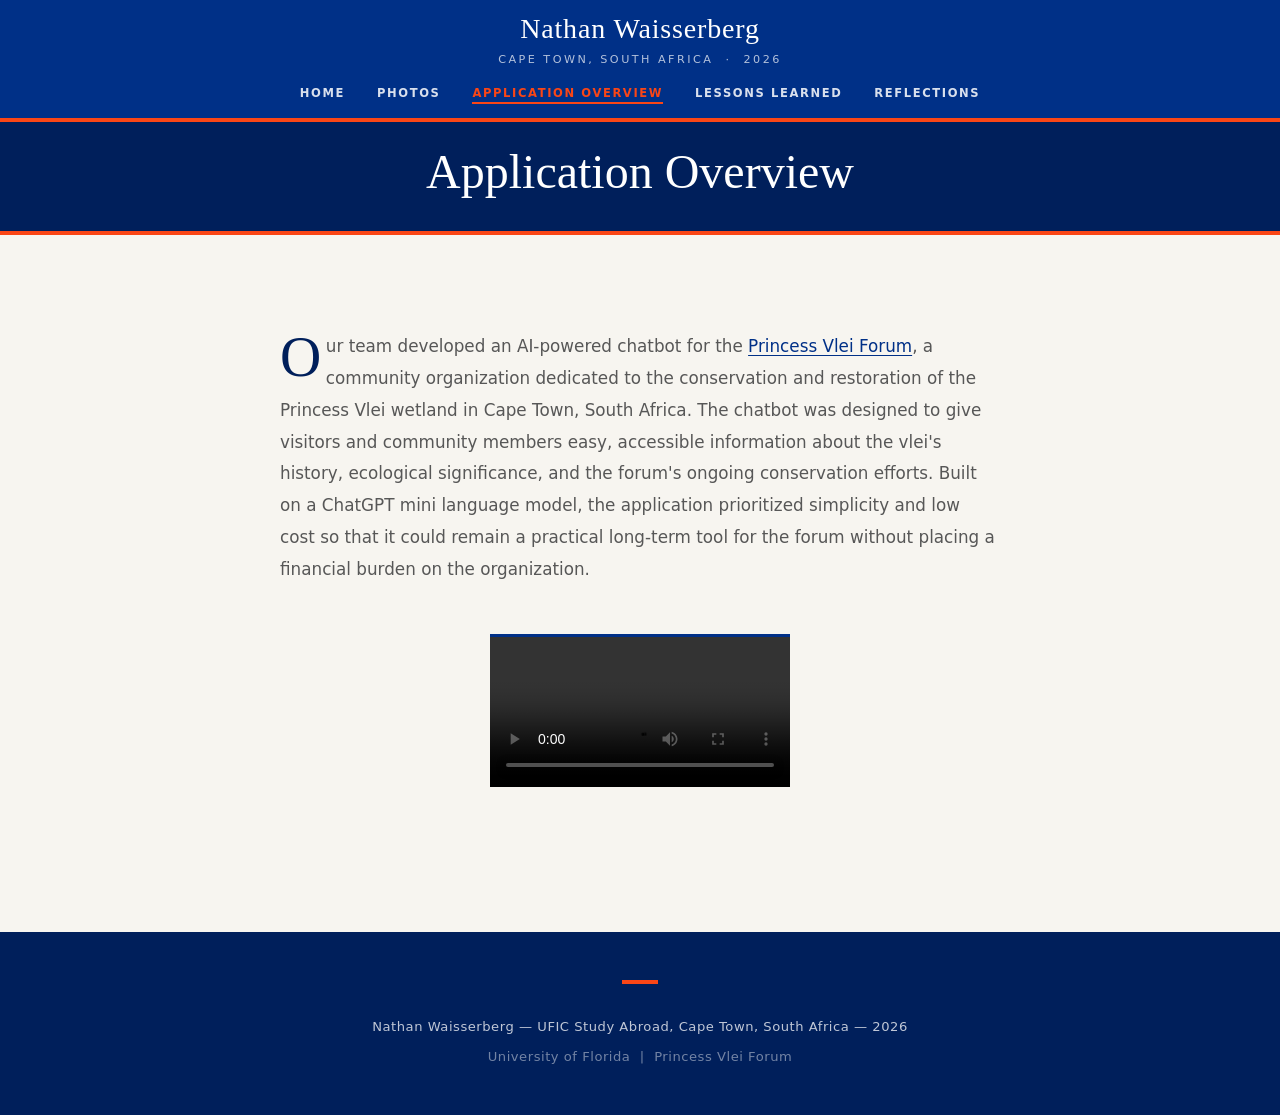
==== application-overview.html @ d0b36fbe "Add Application Overview page, nav updates, and visual polish - Add application-overview.html with P" ====
<!DOCTYPE html>
<html lang="en">
<head>
  <meta charset="UTF-8" />
  <meta name="viewport" content="width=device-width, initial-scale=1.0" />
  <meta name="description" content="Application Overview — Nathan Waisserberg, Cape Town 2026. The Princess Vlei Forum chatbot." />
  <title>Application Overview — Nathan Waisserberg</title>

  <link rel="stylesheet" href="css/main.css" />
  <link rel="stylesheet" href="css/article.css" />
</head>
<body class="page-article">

  <header class="site-header">
    <div class="header-inner">
      <a href="index.html" class="site-logo">Nathan Waisserberg</a>
      <p class="site-tagline">Cape Town, South Africa &nbsp;·&nbsp; 2026</p>
      <nav aria-label="Main navigation">
        <ul class="site-nav">
          <li><a href="index.html"                class="nav-link">Home</a></li>
          <li><a href="pictures.html"             class="nav-link">Photos</a></li>
          <li><a href="application-overview.html" class="nav-link">Application Overview</a></li>
          <li><a href="lessons-learned.html"      class="nav-link">Lessons Learned</a></li>
          <li><a href="reflections.html"          class="nav-link">Reflections</a></li>
        </ul>
      </nav>
    </div>
  </header>


  <main class="page-content">

    <header class="article-hero" aria-label="Page title">
      <div class="article-hero-inner">
        <h1 class="article-hero-title">Application Overview</h1>
      </div>
    </header>

    <div class="article-body-wrap">
      <article class="article-body">

        <p>
          Our team developed an AI-powered chatbot for the
          <a href="https://www.princessvlei.org/" target="_blank" rel="noopener noreferrer">Princess Vlei Forum</a>,
          a community organization dedicated to the conservation and restoration of the Princess Vlei
          wetland in Cape Town, South Africa. The chatbot was designed to give visitors and
          community members easy, accessible information about the vlei's history, ecological
          significance, and the forum's ongoing conservation efforts. Built on a ChatGPT mini
          language model, the application prioritized simplicity and low cost so that it could
          remain a practical long-term tool for the forum without placing a financial burden
          on the organization.
        </p>

        <div class="article-video-wrap">
          <video controls playsinline>
            <source src="Photos/Video Project.mp4" type="video/mp4" />
            Your browser does not support the video element.
          </video>
        </div>

      </article>
    </div>

  </main>


  <footer class="site-footer">
    <p>Nathan Waisserberg &mdash; UFIC Study Abroad, Cape Town, South Africa &mdash; 2026</p>
    <p>University of Florida &nbsp;|&nbsp; Princess Vlei Forum</p>
  </footer>

  <script src="js/main.js" defer></script>

</body>
</html>
---- css/main.css ----
/* ==========================================================================
   MAIN.CSS — Shared styles for every page.
   Design system: University of Florida colors.
   Covers: tokens, reset, header/nav, footer, utilities.
   ========================================================================== */


/* --------------------------------------------------------------------------
   1. DESIGN TOKENS
   Colors drawn from the University of Florida brand palette:
     Blue #003087 · Orange #FA4616
   -------------------------------------------------------------------------- */
:root {
  /* --- University of Florida Palette --- */
  --green:   #003087;   /* UF Blue   — header, primary buttons, borders      */
  --gold:    #FA4616;   /* UF Orange — active states, accents, underlines    */
  --red:     #d63b10;   /* deep orange — pull quotes, CTAs (slightly darker) */
  --blue:    #001f5b;   /* deep UF Blue — hero backgrounds, headings         */
  --black:   #1a1a1a;   /* soft black  — body text                          */
  --white:   #ffffff;

  /* --- Neutrals --- */
  --cream:   #f7f5f0;   /* warm off-white — page background                 */
  --light:   #e2dbd0;   /* warm border / divider color                      */
  --mid:     #575757;   /* secondary text                                   */
  --pale:    #f0ede7;   /* light section backgrounds                        */

  /* --- Typography --- */
  --font-serif: Georgia, 'Palatino Linotype', Palatino, serif;
  --font-sans:  'Segoe UI', system-ui, -apple-system, 'Helvetica Neue', sans-serif;

  /* --- Spacing scale (4 px base) --- */
  --sp-1:  0.25rem;   /*  4px */
  --sp-2:  0.5rem;    /*  8px */
  --sp-3:  0.75rem;   /* 12px */
  --sp-4:  1rem;      /* 16px */
  --sp-6:  1.5rem;    /* 24px */
  --sp-8:  2rem;      /* 32px */
  --sp-10: 2.5rem;    /* 40px */
  --sp-12: 3rem;      /* 48px */
  --sp-16: 4rem;      /* 64px */
  --sp-24: 6rem;      /* 96px */
  --sp-32: 8rem;      /* 128px */

  /* --- Layout --- */
  --max-width:     1200px;
  --header-height: 106px;   /* accounts for 3-row centered header */
  --border-radius: 4px;
}


/* --------------------------------------------------------------------------
   2. RESET & BASE
   -------------------------------------------------------------------------- */
*, *::before, *::after {
  box-sizing: border-box;
  margin: 0;
  padding: 0;
}

html {
  font-size: 16px;
  scroll-behavior: smooth;
  -webkit-text-size-adjust: 100%;
}

body {
  font-family: var(--font-sans);
  color: var(--black);
  background-color: var(--cream);
  line-height: 1.65;
  min-height: 100vh;
}

img { display: block; max-width: 100%; height: auto; }
a   { color: inherit; text-decoration: none; }
ul, ol { list-style: none; }

:focus-visible {
  outline: 2px solid var(--gold);
  outline-offset: 3px;
}


/* --------------------------------------------------------------------------
   3. SITE HEADER — centered, three-row layout
   Row 1: Name (large serif)
   Row 2: Subtitle (location / year)
   Row 3: Navigation links
   -------------------------------------------------------------------------- */
.site-header {
  position: fixed;
  top: 0;
  left: 0;
  right: 0;
  background-color: var(--green);
  border-bottom: 4px solid var(--gold);
  z-index: 200;
}

/* Center everything; stack into three rows */
.header-inner {
  max-width: var(--max-width);
  margin: 0 auto;
  padding: 14px var(--sp-8) 12px;
  display: flex;
  flex-direction: column;
  align-items: center;
  gap: 6px;
}

/* Row 1 — name */
.site-logo {
  font-family: var(--font-serif);
  font-size: 1.75rem;
  color: var(--white);
  letter-spacing: 0.03em;
  line-height: 1.1;
  text-align: center;
}

/* Row 2 — location + year subtitle */
.site-tagline {
  font-size: 0.7rem;
  color: rgba(255, 255, 255, 0.7);
  text-transform: uppercase;
  letter-spacing: 0.22em;
  text-align: center;
}

/* Row 3 — nav links */
.site-nav {
  display: flex;
  align-items: center;
  gap: var(--sp-8);
  margin-top: 4px;
}

.nav-link {
  color: rgba(255, 255, 255, 0.85);
  font-size: 0.72rem;
  font-weight: 600;
  text-transform: uppercase;
  letter-spacing: 0.14em;
  padding-bottom: 2px;
  border-bottom: 2px solid transparent;
  transition: color 0.18s, border-color 0.18s;
  white-space: nowrap;
}

.nav-link:hover {
  color: var(--gold);
}

/* Active page link — gold underline */
.nav-link.active {
  color: var(--gold);
  border-bottom-color: var(--gold);
}


/* --------------------------------------------------------------------------
   4. PAGE CONTENT WRAPPER
   Pushes all content below the fixed header.
   -------------------------------------------------------------------------- */
.page-content {
  padding-top: var(--header-height);
  min-height: 100vh;
}


/* --------------------------------------------------------------------------
   5. LAYOUT UTILITIES
   -------------------------------------------------------------------------- */
.container {
  max-width: var(--max-width);
  margin: 0 auto;
  padding-left: var(--sp-8);
  padding-right: var(--sp-8);
}

.divider {
  border: none;
  border-top: 1px solid var(--light);
  margin: var(--sp-16) 0;
}

/* Small colored label above a heading */
.eyebrow {
  display: block;
  font-size: 0.68rem;
  font-weight: 700;
  text-transform: uppercase;
  letter-spacing: 0.22em;
  color: var(--red);
  margin-bottom: var(--sp-3);
}


/* --------------------------------------------------------------------------
   6. SITE FOOTER
   -------------------------------------------------------------------------- */
.site-footer {
  background-color: var(--blue);
  color: rgba(255, 255, 255, 0.75);
  padding: var(--sp-12) var(--sp-8);
  text-align: center;
  font-size: 0.82rem;
  letter-spacing: 0.04em;
  margin-top: var(--sp-32);
}

/* Gold accent rule above footer */
.site-footer::before {
  content: '';
  display: block;
  width: 36px;
  height: 4px;
  background: var(--gold);
  margin: 0 auto var(--sp-8);
}

.site-footer p + p {
  margin-top: var(--sp-2);
  opacity: 0.6;
}


/* --------------------------------------------------------------------------
   7. RESPONSIVE
   -------------------------------------------------------------------------- */
@media (max-width: 860px) {
  :root { --header-height: 96px; }
  .site-nav { gap: var(--sp-6); }
  .site-logo { font-size: 1.5rem; }
}

@media (max-width: 600px) {
  :root { --header-height: 106px; }
  .site-nav { gap: var(--sp-4); flex-wrap: wrap; justify-content: center; }
  .nav-link { font-size: 0.65rem; letter-spacing: 0.08em; }
  .site-logo { font-size: 1.3rem; }
  .header-inner { padding: 12px var(--sp-4) 10px; }
}
---- css/article.css ----
/* ==========================================================================
   ARTICLE.CSS — Shared styles for lessons-learned.html and reflections.html.
   Color palette: South African flag (see main.css tokens).
   ========================================================================== */


/* --------------------------------------------------------------------------
   1. ARTICLE PAGE HERO
   -------------------------------------------------------------------------- */
.article-hero {
  background-color: var(--blue);
  color: var(--white);
  padding: var(--sp-10) var(--sp-8) var(--sp-8);
  border-bottom: 4px solid var(--gold);
}

.article-hero-inner {
  max-width: 860px;
  margin: 0 auto;
  text-align: center;
}

.article-hero-title {
  font-family: var(--font-serif);
  font-size: clamp(2rem, 4.5vw, 3rem);
  font-weight: 400;
  line-height: 1.1;
  color: var(--white);
}


/* --------------------------------------------------------------------------
   2. ARTICLE BODY LAYOUT
   Comfortable reading width (~70 ch), centered.
   -------------------------------------------------------------------------- */
.article-body-wrap {
  padding: var(--sp-24) var(--sp-8) var(--sp-10);
}

.article-body {
  max-width: 720px;
  margin: 0 auto;
}


/* --------------------------------------------------------------------------
   3. ARTICLE TYPOGRAPHY
   -------------------------------------------------------------------------- */

/* --- Section headings (h2) --- */
.article-body h2 {
  font-family: var(--font-serif);
  font-size: 1.6rem;
  font-weight: 400;
  color: var(--blue);
  line-height: 1.2;
  margin-top: var(--sp-16);
  margin-bottom: var(--sp-6);
  padding-bottom: var(--sp-3);
  border-bottom: 2px solid var(--light);
}

/* Colored square prefix on h2 */
.article-body h2::before {
  content: '';
  display: inline-block;
  width: 8px;
  height: 8px;
  background-color: var(--green);
  margin-right: var(--sp-3);
  vertical-align: middle;
}

/* --- Sub-headings (h3) --- */
.article-body h3 {
  font-family: var(--font-serif);
  font-size: 1.15rem;
  font-weight: 400;
  font-style: italic;
  color: var(--black);
  margin-top: var(--sp-10);
  margin-bottom: var(--sp-4);
}

/* --- Body paragraphs --- */
.article-body p {
  font-size: 1.05rem;
  line-height: 1.9;
  color: var(--mid);
  margin-bottom: var(--sp-6);
  max-width: 68ch;
}

/* Drop cap on the opening paragraph */
.article-body > p:first-of-type::first-letter {
  font-family: var(--font-serif);
  font-size: 3.4em;
  color: var(--blue);
  float: left;
  line-height: 0.82;
  margin-right: 0.08em;
  margin-top: 0.05em;
}

/* --- Lists --- */
.article-body ul,
.article-body ol {
  margin-bottom: var(--sp-6);
  padding-left: var(--sp-6);
}

.article-body li {
  font-size: 1.05rem;
  line-height: 1.8;
  color: var(--mid);
  margin-bottom: var(--sp-2);
  list-style: disc;
}

/* --- Links --- */
.article-body a {
  color: var(--green);
  text-decoration: underline;
  text-underline-offset: 3px;
}
.article-body a:hover { color: var(--gold); }

/* --- Emphasis --- */
.article-body strong { color: var(--black); font-weight: 600; }
.article-body em     { color: var(--black); }


/* --------------------------------------------------------------------------
   4. PULL QUOTE
   Stands out from body — red left border, larger serif text.
   -------------------------------------------------------------------------- */
.pull-quote {
  margin: var(--sp-12) 0;
  padding: var(--sp-6) var(--sp-8);
  border-left: 5px solid var(--red);
  background-color: var(--pale);
}

.pull-quote-text {
  font-family: var(--font-serif);
  font-size: 1.3rem;
  line-height: 1.5;
  color: var(--blue);
  font-style: italic;
  margin: 0;
}

.pull-quote-text::before { content: '\201C'; }
.pull-quote-text::after  { content: '\201D'; }

.pull-quote-attribution {
  display: block;
  font-size: 0.72rem;
  font-weight: 700;
  text-transform: uppercase;
  letter-spacing: 0.16em;
  color: var(--red);
  margin-top: var(--sp-4);
  font-style: normal;
}


/* --------------------------------------------------------------------------
   5. INLINE PHOTOS
   -------------------------------------------------------------------------- */
.article-photo {
  margin: var(--sp-10) 0;
}

.article-photo--full { width: 100%; }

.article-photo--right {
  float: right;
  width: 44%;
  margin-left: var(--sp-8);
  margin-bottom: var(--sp-6);
}

.article-photo--left {
  float: left;
  width: 44%;
  margin-right: var(--sp-8);
  margin-bottom: var(--sp-6);
}

.article-photo img {
  width: 100%;
  height: auto;
  display: block;
  border-top: 3px solid var(--green);
}

.article-photo .photo-placeholder-box {
  background-color: var(--pale);
  border: 1px solid var(--light);
  border-top: 3px solid var(--green);
  aspect-ratio: 4/3;
  display: flex;
  align-items: center;
  justify-content: center;
  font-size: 0.8rem;
  color: var(--mid);
  font-style: italic;
}

.article-photo figcaption {
  font-size: 0.74rem;
  color: var(--mid);
  font-style: italic;
  margin-top: var(--sp-2);
  line-height: 1.5;
  border-left: 2px solid var(--light);
  padding-left: var(--sp-3);
}


/* --------------------------------------------------------------------------
   6. ARTICLE SECTIONS — clear float from floated images
   -------------------------------------------------------------------------- */
.article-section {
  margin-bottom: var(--sp-10);
  display: flow-root;
}


/* --------------------------------------------------------------------------
   7. CALLOUT / ASIDE BOX
   -------------------------------------------------------------------------- */
.article-callout {
  background-color: var(--white);
  border-left: 4px solid var(--green);
  padding: var(--sp-6) var(--sp-8);
  margin: var(--sp-8) 0;
}

.article-callout-label {
  font-size: 0.65rem;
  font-weight: 700;
  text-transform: uppercase;
  letter-spacing: 0.2em;
  color: var(--green);
  margin-bottom: var(--sp-3);
}

.article-callout p {
  margin-bottom: 0;
}


/* --------------------------------------------------------------------------
   8. CLOSING / SIGNATURE
   -------------------------------------------------------------------------- */
.article-closing {
  margin-top: var(--sp-16);
  padding-top: var(--sp-8);
  border-top: 2px solid var(--light);
}

.article-closing-name {
  font-family: var(--font-serif);
  font-size: 1.1rem;
  font-style: italic;
  color: var(--blue);
}

.article-closing-meta {
  font-size: 0.8rem;
  color: var(--mid);
  margin-top: var(--sp-2);
}


/* --------------------------------------------------------------------------
   9. FOOTER SPACING — override the generous home-page margin for article pages
   -------------------------------------------------------------------------- */
body.page-article .site-footer {
  margin-top: var(--sp-8);
}


/* --------------------------------------------------------------------------
   10. VIDEO EMBED (Application Overview page)
   -------------------------------------------------------------------------- */
.article-video-wrap {
  margin: var(--sp-12) auto 0;
  text-align: center;
  clear: both;
}

.article-video-wrap video {
  max-height: 72vh;
  width: auto;
  max-width: 100%;
  display: block;
  margin: 0 auto;
  background: #000;
  border-top: 3px solid var(--green);
}


/* --------------------------------------------------------------------------
   10. RESPONSIVE
   -------------------------------------------------------------------------- */
@media (max-width: 860px) {
  .article-photo--right,
  .article-photo--left {
    float: none;
    width: 100%;
    margin-left: 0;
    margin-right: 0;
  }
}

@media (max-width: 600px) {
  .article-body-wrap { padding: var(--sp-12) var(--sp-4) var(--sp-16); }
  .article-hero { padding: var(--sp-10) var(--sp-4) var(--sp-8); }
  .article-body h2 { font-size: 1.35rem; }
  .pull-quote-text { font-size: 1.1rem; }
}
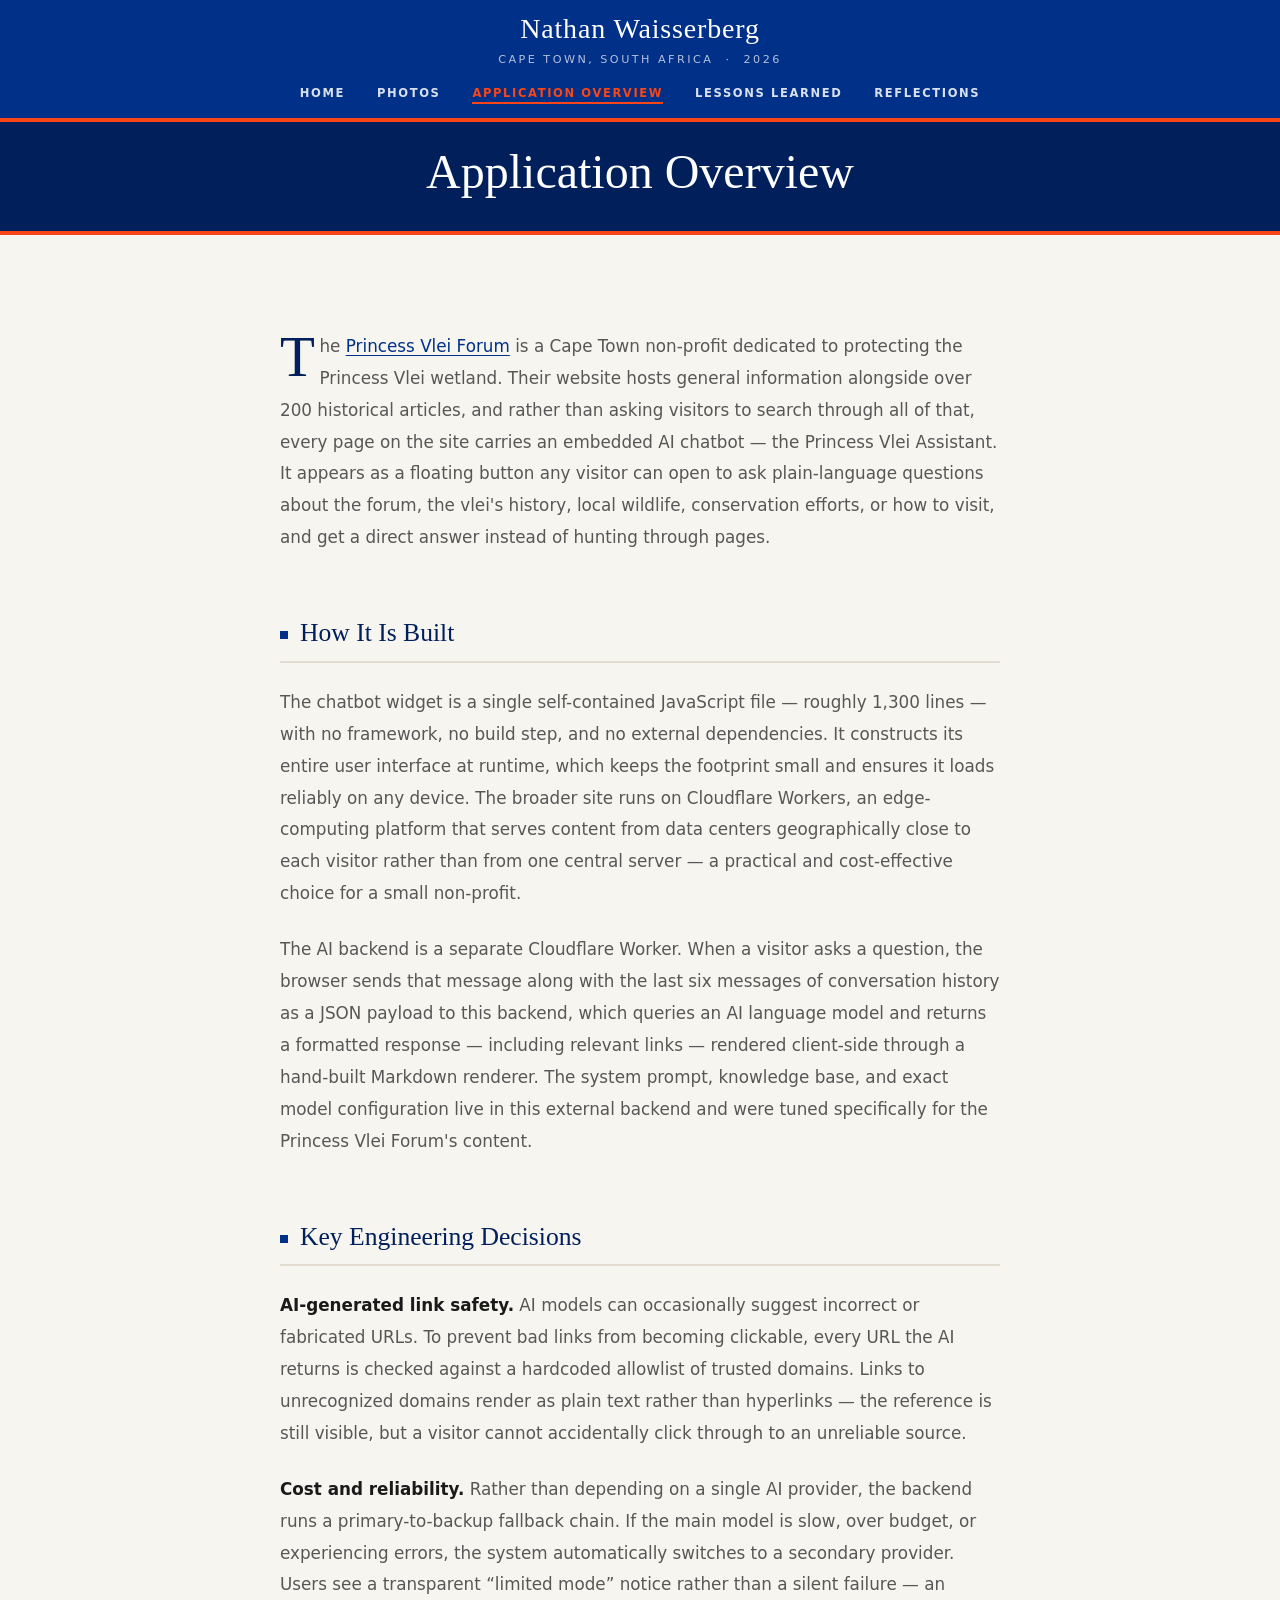
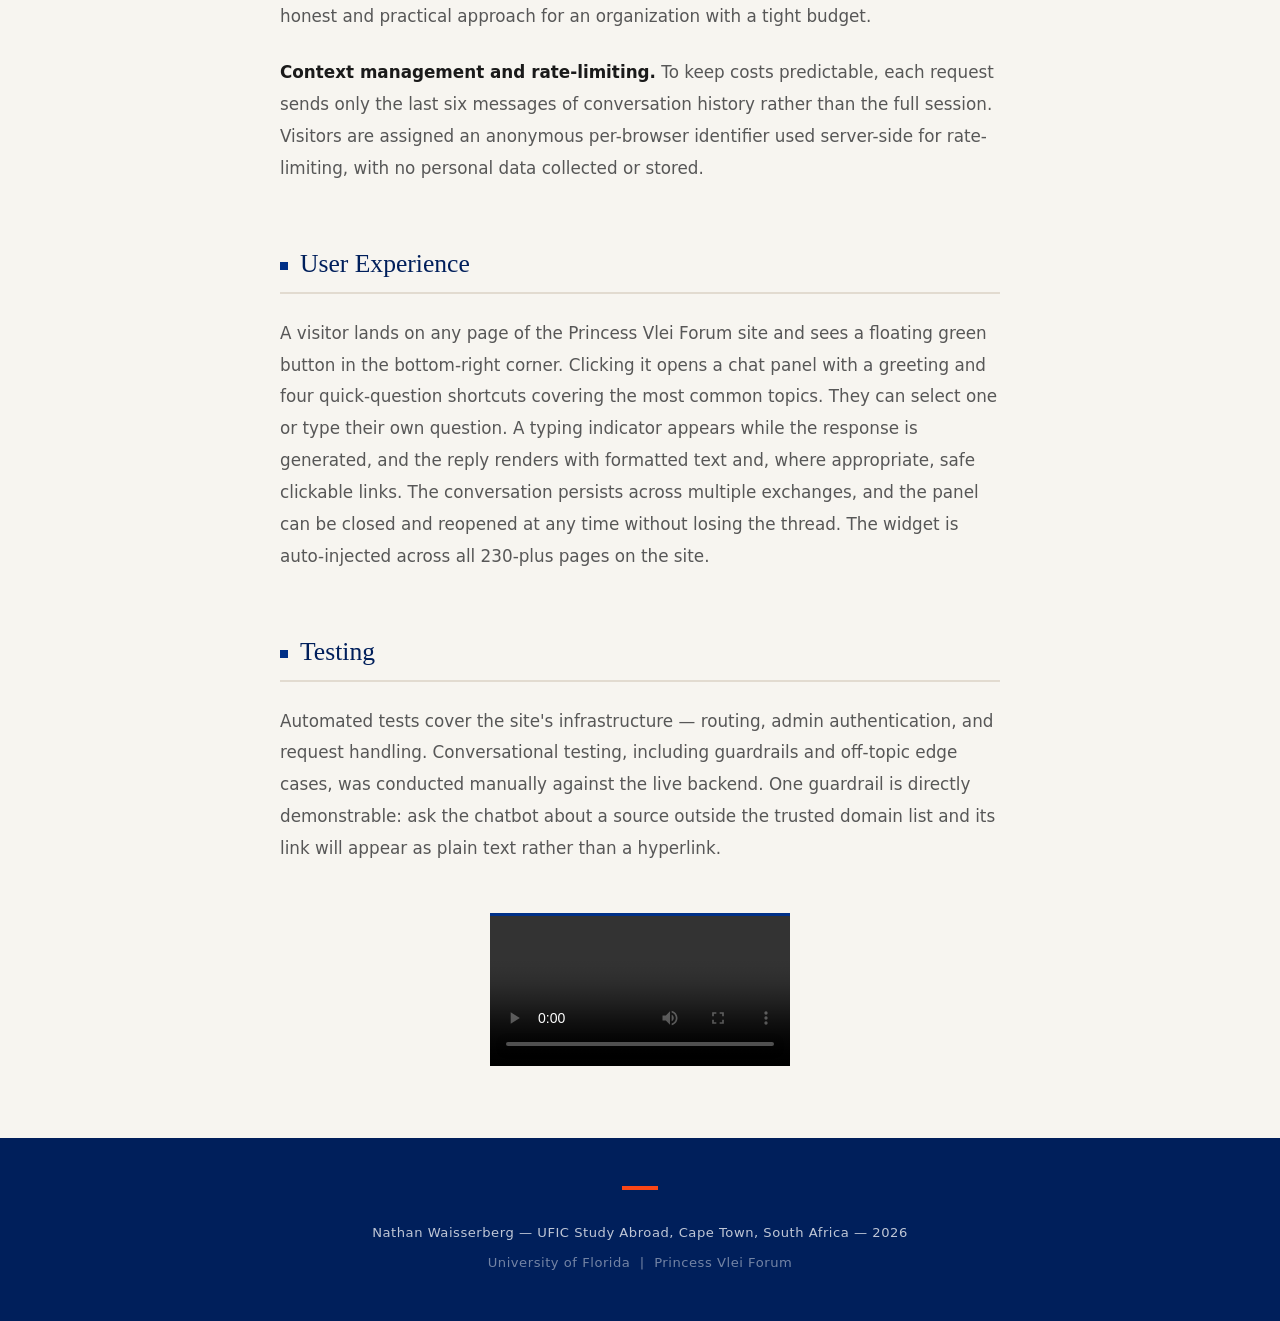
==== commit 04d8ed41: "Expand Application Overview with full project walkthrough Replace placeholder paragraph with structu" ====
--- a/application-overview.html
+++ b/application-overview.html
@@ -40,15 +40,85 @@
       <article class="article-body">
 
         <p>
-          Our team developed an AI-powered chatbot for the
-          <a href="https://www.princessvlei.org/" target="_blank" rel="noopener noreferrer">Princess Vlei Forum</a>,
-          a community organization dedicated to the conservation and restoration of the Princess Vlei
-          wetland in Cape Town, South Africa. The chatbot was designed to give visitors and
-          community members easy, accessible information about the vlei's history, ecological
-          significance, and the forum's ongoing conservation efforts. Built on a ChatGPT mini
-          language model, the application prioritized simplicity and low cost so that it could
-          remain a practical long-term tool for the forum without placing a financial burden
-          on the organization.
+          The <a href="https://www.princessvlei.org/" target="_blank" rel="noopener noreferrer">Princess Vlei Forum</a>
+          is a Cape Town non-profit dedicated to protecting the Princess Vlei wetland. Their
+          website hosts general information alongside over 200 historical articles, and rather
+          than asking visitors to search through all of that, every page on the site carries
+          an embedded AI chatbot &mdash; the Princess Vlei Assistant. It appears as a floating
+          button any visitor can open to ask plain-language questions about the forum, the vlei's
+          history, local wildlife, conservation efforts, or how to visit, and get a direct answer
+          instead of hunting through pages.
+        </p>
+
+        <h2>How It Is Built</h2>
+
+        <p>
+          The chatbot widget is a single self-contained JavaScript file &mdash; roughly 1,300
+          lines &mdash; with no framework, no build step, and no external dependencies. It
+          constructs its entire user interface at runtime, which keeps the footprint small and
+          ensures it loads reliably on any device. The broader site runs on Cloudflare Workers,
+          an edge-computing platform that serves content from data centers geographically close
+          to each visitor rather than from one central server &mdash; a practical and cost-effective
+          choice for a small non-profit.
+        </p>
+
+        <p>
+          The AI backend is a separate Cloudflare Worker. When a visitor asks a question, the
+          browser sends that message along with the last six messages of conversation history as
+          a JSON payload to this backend, which queries an AI language model and returns a
+          formatted response &mdash; including relevant links &mdash; rendered client-side through
+          a hand-built Markdown renderer. The system prompt, knowledge base, and exact model
+          configuration live in this external backend and were tuned specifically for the Princess
+          Vlei Forum's content.
+        </p>
+
+        <h2>Key Engineering Decisions</h2>
+
+        <p>
+          <strong>AI-generated link safety.</strong> AI models can occasionally suggest incorrect
+          or fabricated URLs. To prevent bad links from becoming clickable, every URL the AI
+          returns is checked against a hardcoded allowlist of trusted domains. Links to
+          unrecognized domains render as plain text rather than hyperlinks &mdash; the reference
+          is still visible, but a visitor cannot accidentally click through to an unreliable source.
+        </p>
+
+        <p>
+          <strong>Cost and reliability.</strong> Rather than depending on a single AI provider,
+          the backend runs a primary-to-backup fallback chain. If the main model is slow, over
+          budget, or experiencing errors, the system automatically switches to a secondary
+          provider. Users see a transparent &ldquo;limited mode&rdquo; notice rather than a
+          silent failure &mdash; an honest and practical approach for an organization with a
+          tight budget.
+        </p>
+
+        <p>
+          <strong>Context management and rate-limiting.</strong> To keep costs predictable, each
+          request sends only the last six messages of conversation history rather than the full
+          session. Visitors are assigned an anonymous per-browser identifier used server-side
+          for rate-limiting, with no personal data collected or stored.
+        </p>
+
+        <h2>User Experience</h2>
+
+        <p>
+          A visitor lands on any page of the Princess Vlei Forum site and sees a floating green
+          button in the bottom-right corner. Clicking it opens a chat panel with a greeting and
+          four quick-question shortcuts covering the most common topics. They can select one or
+          type their own question. A typing indicator appears while the response is generated,
+          and the reply renders with formatted text and, where appropriate, safe clickable links.
+          The conversation persists across multiple exchanges, and the panel can be closed and
+          reopened at any time without losing the thread. The widget is auto-injected across all
+          230-plus pages on the site.
+        </p>
+
+        <h2>Testing</h2>
+
+        <p>
+          Automated tests cover the site's infrastructure &mdash; routing, admin authentication,
+          and request handling. Conversational testing, including guardrails and off-topic edge
+          cases, was conducted manually against the live backend. One guardrail is directly
+          demonstrable: ask the chatbot about a source outside the trusted domain list and its
+          link will appear as plain text rather than a hyperlink.
         </p>
 
         <div class="article-video-wrap">
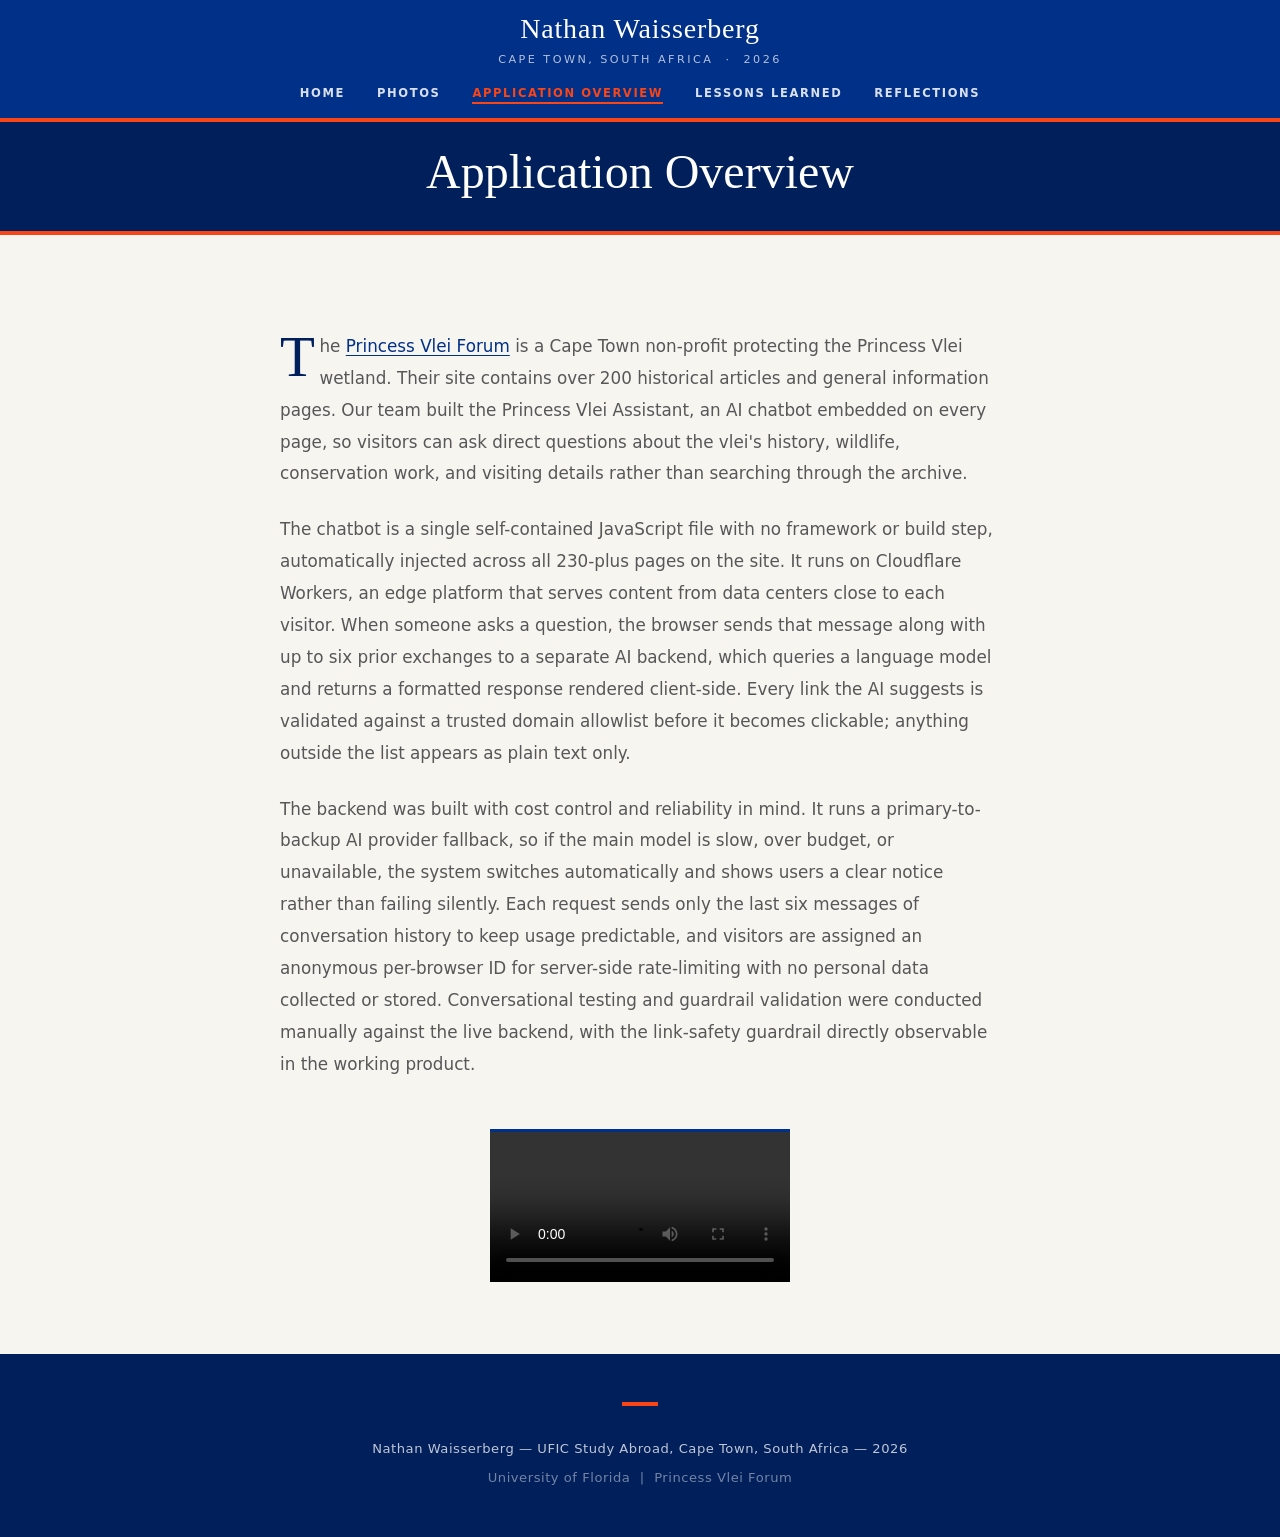
==== commit 5b475daf: "Rewrite Application Overview as three concise paragraphs" ====
--- a/application-overview.html
+++ b/application-overview.html
@@ -41,84 +41,33 @@
 
         <p>
           The <a href="https://www.princessvlei.org/" target="_blank" rel="noopener noreferrer">Princess Vlei Forum</a>
-          is a Cape Town non-profit dedicated to protecting the Princess Vlei wetland. Their
-          website hosts general information alongside over 200 historical articles, and rather
-          than asking visitors to search through all of that, every page on the site carries
-          an embedded AI chatbot &mdash; the Princess Vlei Assistant. It appears as a floating
-          button any visitor can open to ask plain-language questions about the forum, the vlei's
-          history, local wildlife, conservation efforts, or how to visit, and get a direct answer
-          instead of hunting through pages.
-        </p>
-
-        <h2>How It Is Built</h2>
-
-        <p>
-          The chatbot widget is a single self-contained JavaScript file &mdash; roughly 1,300
-          lines &mdash; with no framework, no build step, and no external dependencies. It
-          constructs its entire user interface at runtime, which keeps the footprint small and
-          ensures it loads reliably on any device. The broader site runs on Cloudflare Workers,
-          an edge-computing platform that serves content from data centers geographically close
-          to each visitor rather than from one central server &mdash; a practical and cost-effective
-          choice for a small non-profit.
+          is a Cape Town non-profit protecting the Princess Vlei wetland. Their site contains
+          over 200 historical articles and general information pages. Our team built the Princess
+          Vlei Assistant, an AI chatbot embedded on every page, so visitors can ask direct
+          questions about the vlei's history, wildlife, conservation work, and visiting details
+          rather than searching through the archive.
         </p>
 
         <p>
-          The AI backend is a separate Cloudflare Worker. When a visitor asks a question, the
-          browser sends that message along with the last six messages of conversation history as
-          a JSON payload to this backend, which queries an AI language model and returns a
-          formatted response &mdash; including relevant links &mdash; rendered client-side through
-          a hand-built Markdown renderer. The system prompt, knowledge base, and exact model
-          configuration live in this external backend and were tuned specifically for the Princess
-          Vlei Forum's content.
-        </p>
-
-        <h2>Key Engineering Decisions</h2>
-
-        <p>
-          <strong>AI-generated link safety.</strong> AI models can occasionally suggest incorrect
-          or fabricated URLs. To prevent bad links from becoming clickable, every URL the AI
-          returns is checked against a hardcoded allowlist of trusted domains. Links to
-          unrecognized domains render as plain text rather than hyperlinks &mdash; the reference
-          is still visible, but a visitor cannot accidentally click through to an unreliable source.
+          The chatbot is a single self-contained JavaScript file with no framework or build step,
+          automatically injected across all 230-plus pages on the site. It runs on Cloudflare
+          Workers, an edge platform that serves content from data centers close to each visitor.
+          When someone asks a question, the browser sends that message along with up to six prior
+          exchanges to a separate AI backend, which queries a language model and returns a
+          formatted response rendered client-side. Every link the AI suggests is validated against
+          a trusted domain allowlist before it becomes clickable; anything outside the list appears
+          as plain text only.
         </p>
 
         <p>
-          <strong>Cost and reliability.</strong> Rather than depending on a single AI provider,
-          the backend runs a primary-to-backup fallback chain. If the main model is slow, over
-          budget, or experiencing errors, the system automatically switches to a secondary
-          provider. Users see a transparent &ldquo;limited mode&rdquo; notice rather than a
-          silent failure &mdash; an honest and practical approach for an organization with a
-          tight budget.
-        </p>
-
-        <p>
-          <strong>Context management and rate-limiting.</strong> To keep costs predictable, each
-          request sends only the last six messages of conversation history rather than the full
-          session. Visitors are assigned an anonymous per-browser identifier used server-side
-          for rate-limiting, with no personal data collected or stored.
-        </p>
-
-        <h2>User Experience</h2>
-
-        <p>
-          A visitor lands on any page of the Princess Vlei Forum site and sees a floating green
-          button in the bottom-right corner. Clicking it opens a chat panel with a greeting and
-          four quick-question shortcuts covering the most common topics. They can select one or
-          type their own question. A typing indicator appears while the response is generated,
-          and the reply renders with formatted text and, where appropriate, safe clickable links.
-          The conversation persists across multiple exchanges, and the panel can be closed and
-          reopened at any time without losing the thread. The widget is auto-injected across all
-          230-plus pages on the site.
-        </p>
-
-        <h2>Testing</h2>
-
-        <p>
-          Automated tests cover the site's infrastructure &mdash; routing, admin authentication,
-          and request handling. Conversational testing, including guardrails and off-topic edge
-          cases, was conducted manually against the live backend. One guardrail is directly
-          demonstrable: ask the chatbot about a source outside the trusted domain list and its
-          link will appear as plain text rather than a hyperlink.
+          The backend was built with cost control and reliability in mind. It runs a
+          primary-to-backup AI provider fallback, so if the main model is slow, over budget, or
+          unavailable, the system switches automatically and shows users a clear notice rather
+          than failing silently. Each request sends only the last six messages of conversation
+          history to keep usage predictable, and visitors are assigned an anonymous per-browser
+          ID for server-side rate-limiting with no personal data collected or stored.
+          Conversational testing and guardrail validation were conducted manually against the
+          live backend, with the link-safety guardrail directly observable in the working product.
         </p>
 
         <div class="article-video-wrap">
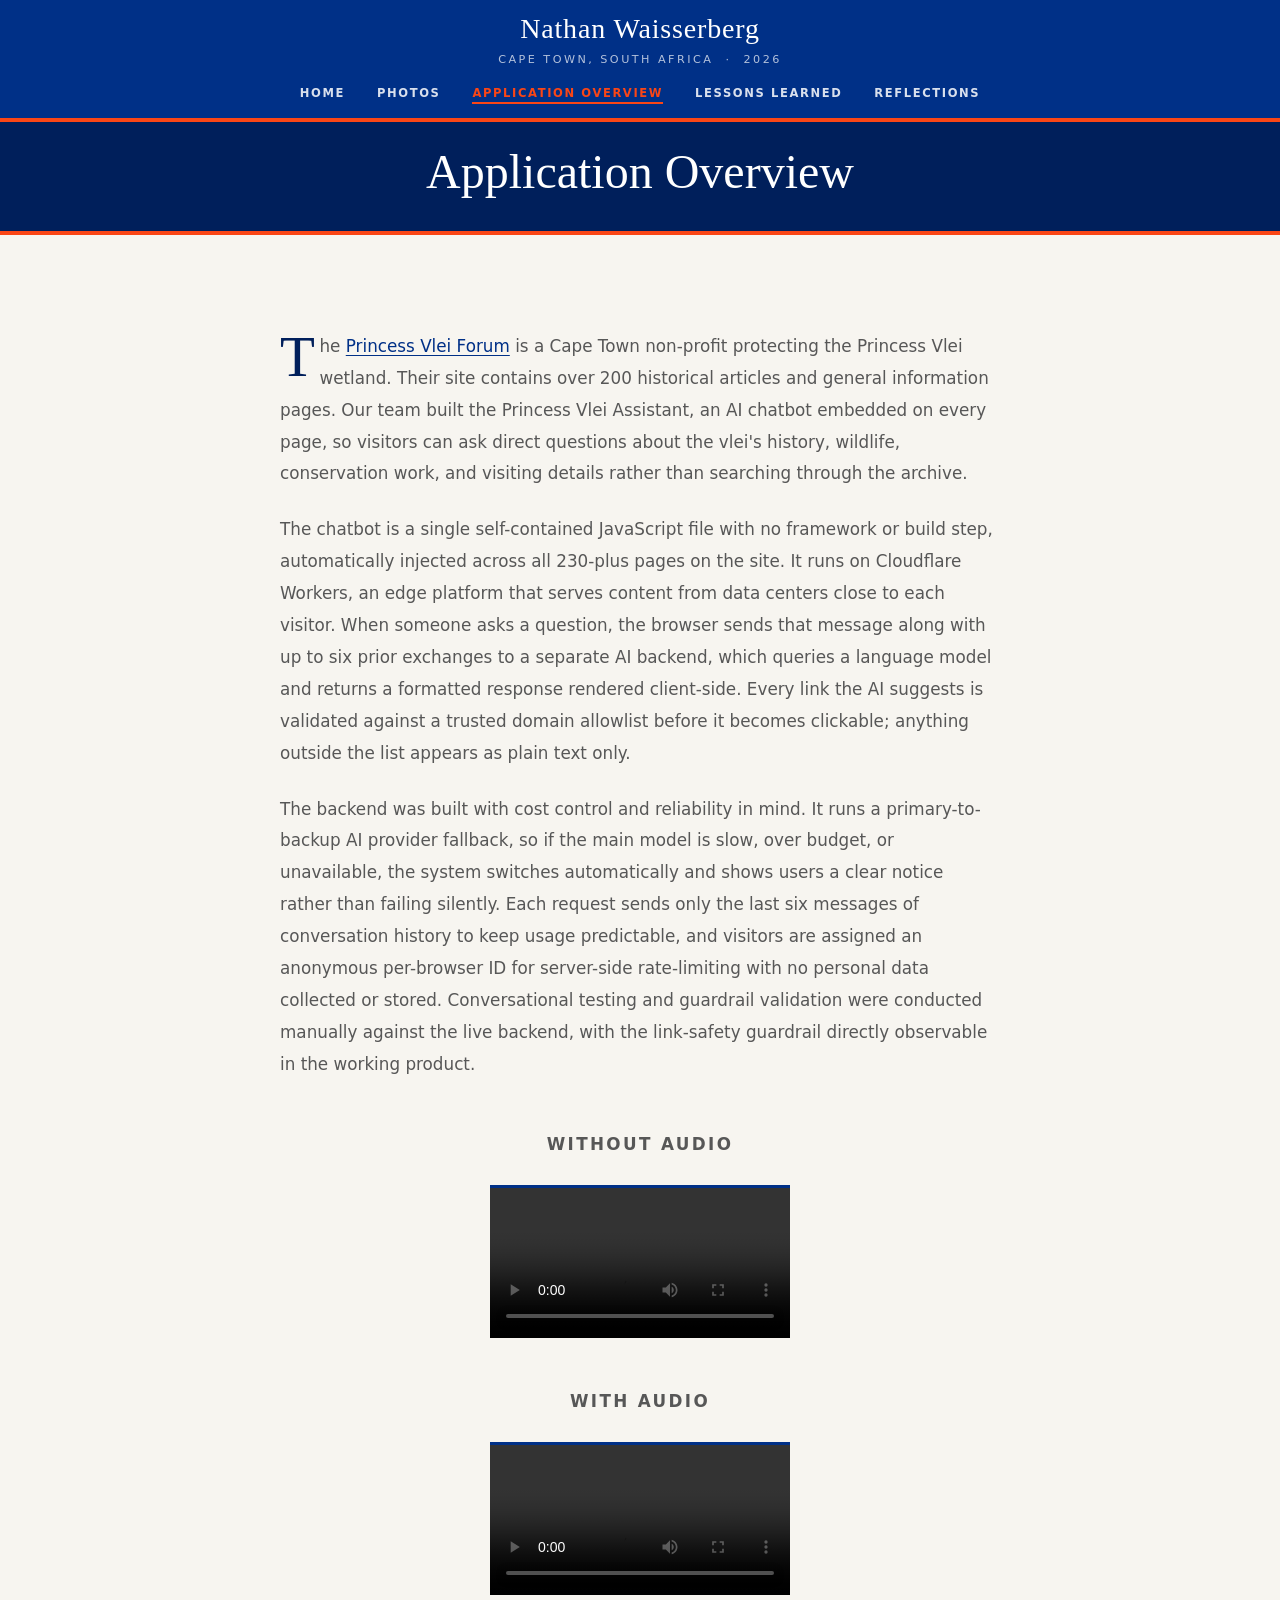
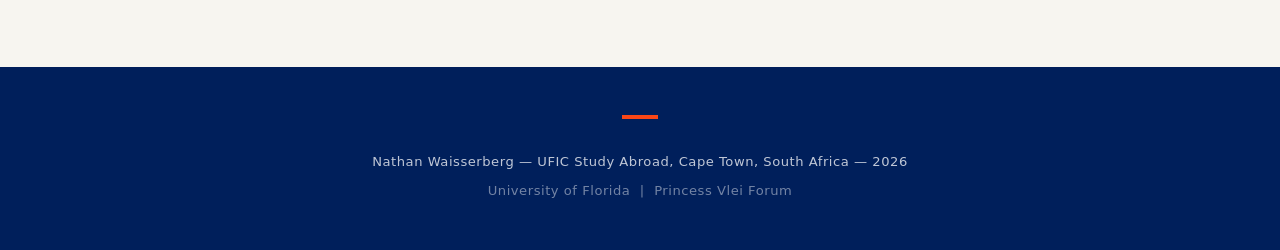
==== commit 1628db38: "Add audio version of project video to Application Overview Label existing video as Without Audio, ad" ====
--- a/application-overview.html
+++ b/application-overview.html
@@ -71,8 +71,17 @@
         </p>
 
         <div class="article-video-wrap">
+          <p class="video-label">Without Audio</p>
           <video controls playsinline>
             <source src="Photos/Video Project.mp4" type="video/mp4" />
+            Your browser does not support the video element.
+          </video>
+        </div>
+
+        <div class="article-video-wrap">
+          <p class="video-label">With Audio</p>
+          <video controls playsinline>
+            <source src="Photos/Video Project WIth Audio.mp4" type="video/mp4" />
             Your browser does not support the video element.
           </video>
         </div>
--- a/css/article.css
+++ b/css/article.css
@@ -292,6 +292,16 @@
   clear: both;
 }
 
+.video-label {
+  font-size: 0.75rem;
+  font-weight: 700;
+  text-transform: uppercase;
+  letter-spacing: 0.14em;
+  color: var(--mid);
+  margin-bottom: var(--sp-2);
+  text-align: center;
+}
+
 .article-video-wrap video {
   max-height: 72vh;
   width: auto;
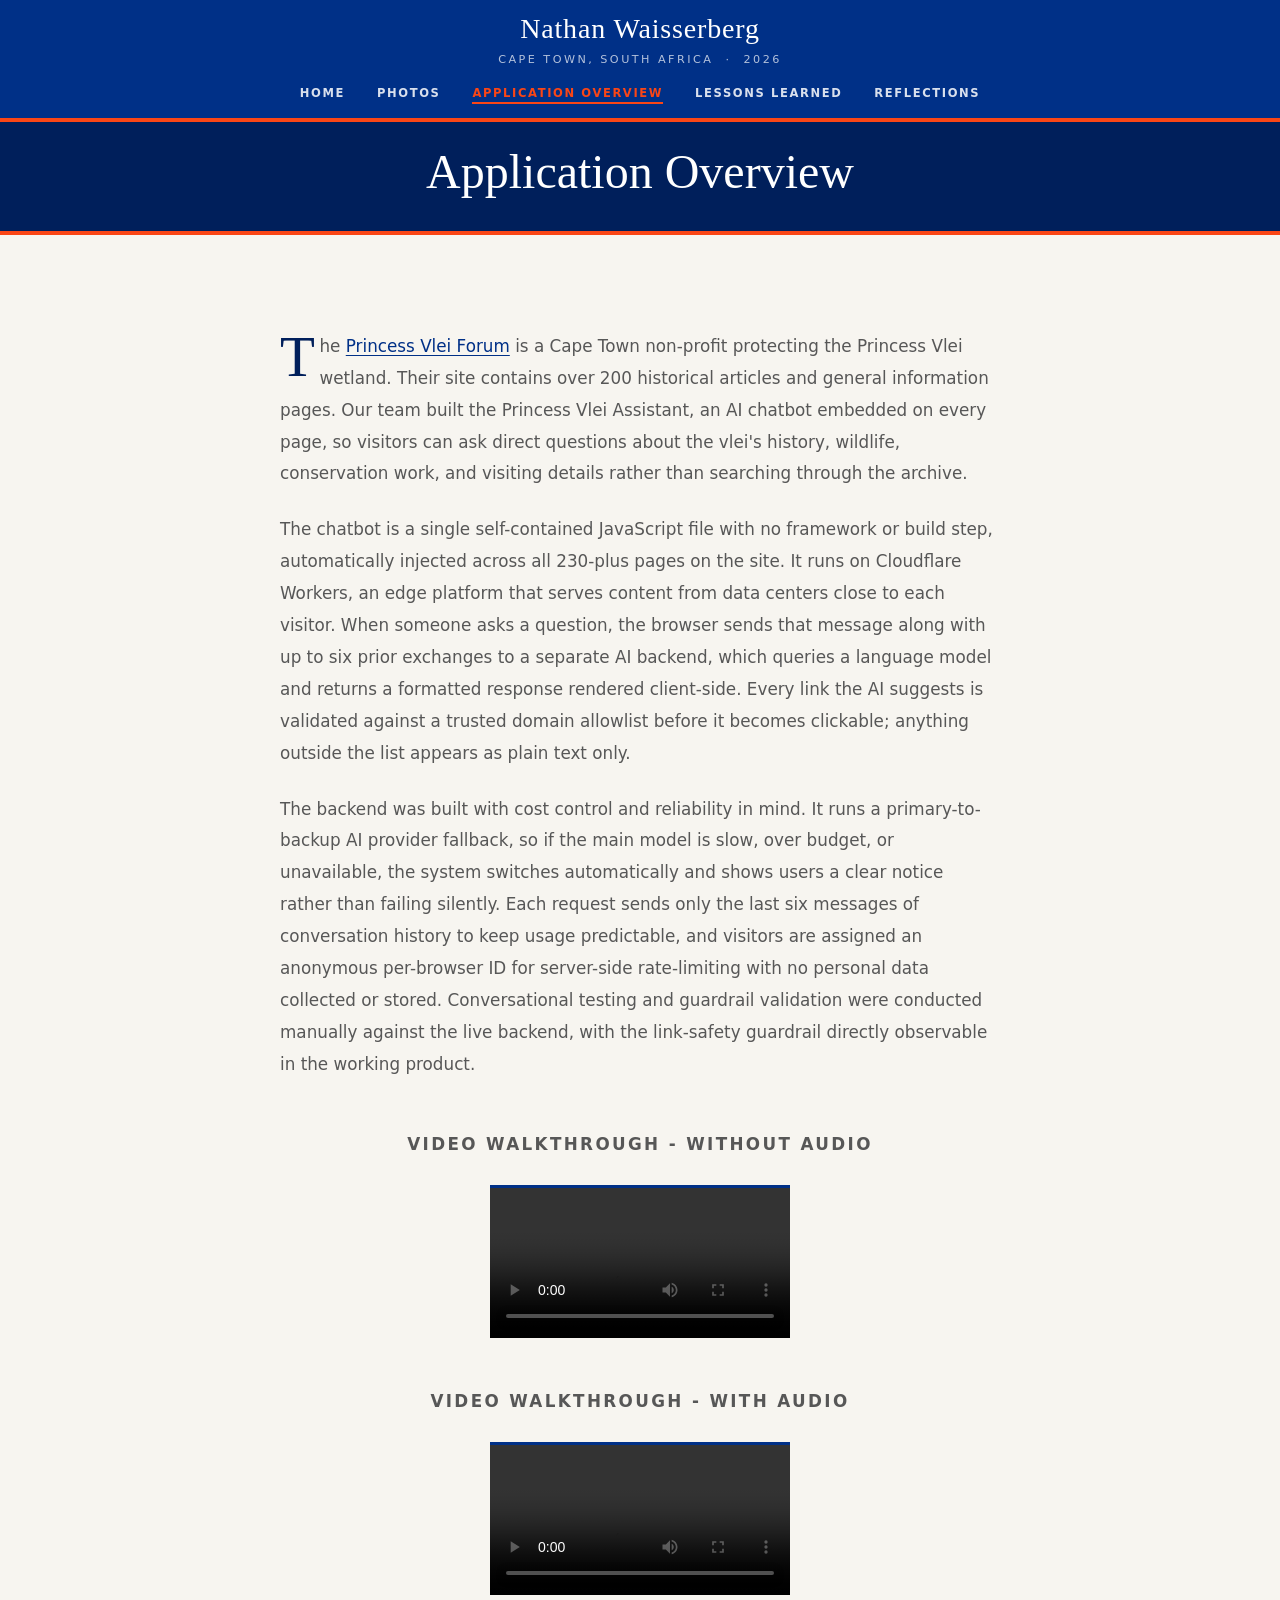
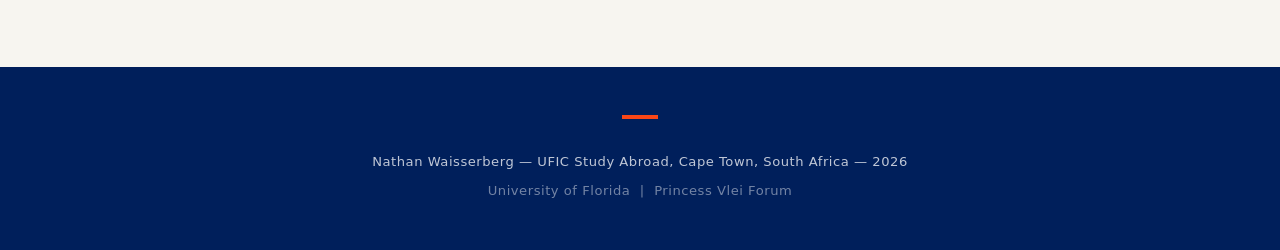
==== commit e8fd991f: "Center video labels and rename to Video Walkthrough with/without audio" ====
--- a/application-overview.html
+++ b/application-overview.html
@@ -71,7 +71,7 @@
         </p>
 
         <div class="article-video-wrap">
-          <p class="video-label">Without Audio</p>
+          <p class="video-label">Video Walkthrough - Without Audio</p>
           <video controls playsinline>
             <source src="Photos/Video Project.mp4" type="video/mp4" />
             Your browser does not support the video element.
@@ -79,7 +79,7 @@
         </div>
 
         <div class="article-video-wrap">
-          <p class="video-label">With Audio</p>
+          <p class="video-label">Video Walkthrough - With Audio</p>
           <video controls playsinline>
             <source src="Photos/Video Project WIth Audio.mp4" type="video/mp4" />
             Your browser does not support the video element.
--- a/css/article.css
+++ b/css/article.css
@@ -299,6 +299,7 @@
   letter-spacing: 0.14em;
   color: var(--mid);
   margin-bottom: var(--sp-2);
+  max-width: none;
   text-align: center;
 }
 
